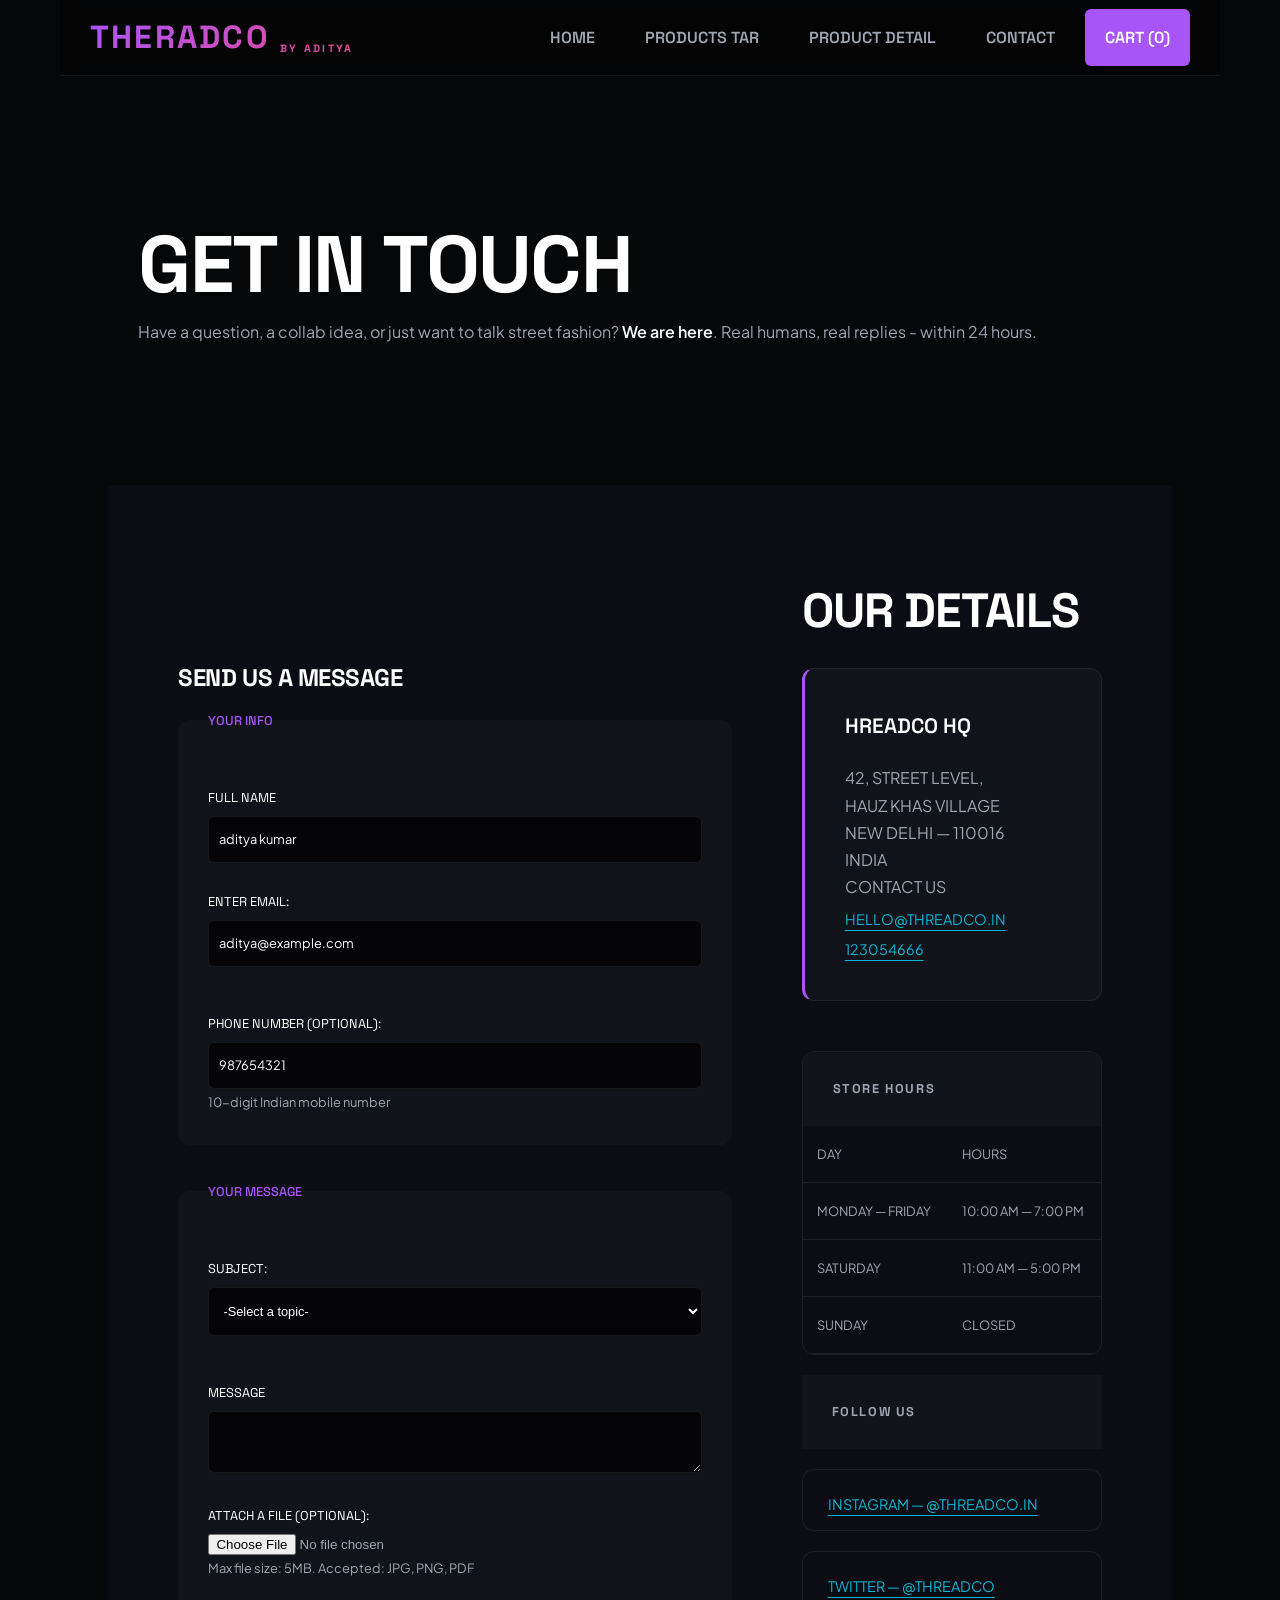
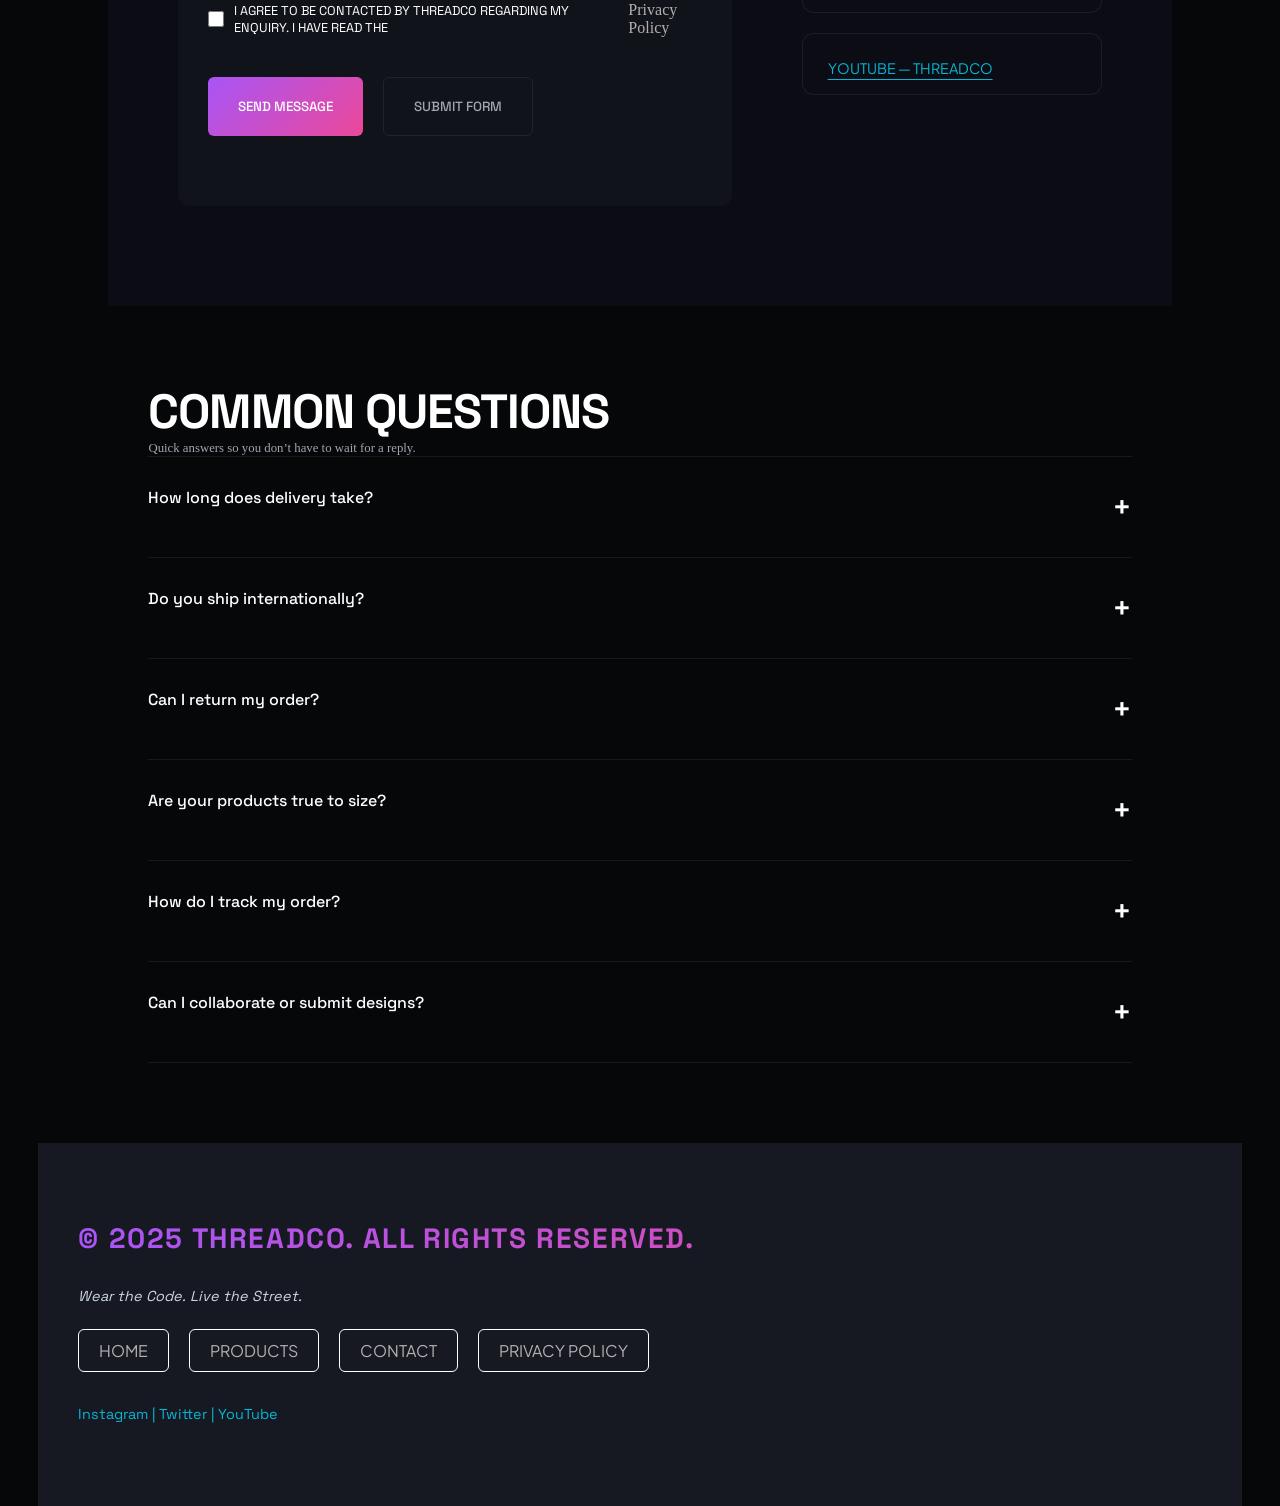
==== contact.html @ 574c4885 "theradco Html project" ====
<!DOCTYPE html>
<html lang="en">

<head>
    <meta charset="UTF-8">
    <meta name="viewport" content="width=device-width, initial-scale=1.0">
    <title>ContactTheardCO</title>
    <style>

    </style>
    <link rel="stylesheet" href="INDEX.CSS">
</head>

<body>
    <header>
        <!--  this is header part -->
        <h1>TheradCo <small> <sub>by aditya</sub></small></h1>
        <!-- <p><em>Wear the Code. Live the Street.</em></p> -->
        <nav>
            <ul>
                <li><a href="index.html">Home</a></li>
                <li><a href="product.html " target="_blank">Products tar</a></li>
                <li><a href="productdetail.html">Product Detail</a></li>
                <li><a href="contact.html">Contact</a></li>
                <li><a href="">Cart (0)</a></li>
            </ul>
        </nav>
    </header>
    <main>
        <section class="get-in-touch">
            <h2>Get In Touch</h2>
            <p>Have a question, a collab idea, or just want to talk street fashion? <strong>We are here</strong>. Real
                humans, real replies - within 24 hours.</p>
        </section>


        <div class="details">
            <section class="send-us-message">
                <h2>Send Us a Message</h2>
                <fieldset>
                    <label for="">full Name</label>
                    <input type="text" placeholder="aditya kumar">



                    <label for="">Enter Email:</label> </label>
                    <input type="email" placeholder="aditya@example.com">

                    <br><br>
                    <label for="">Phone Number (optional):</label>
                    
                    <input type="tel" placeholder="987654321">
                    <br>

                    <small>10-digit Indian mobile number</small>
                    <legend>Your Info</legend>
                </fieldset>
                <br>
                <fieldset>
                    <legend>Your Message</legend>

                    <label for=""> Subject:</label>
                    <select name="" id="">
                        <option value="">-Select a topic-</option>
                        <option value="">Order issue</option>
                        <option value="">Return/Refund</option>
                        <option value="">Wholesale Enquire</option>
                        <option value="">Genral Query</option>
                    </select><br><br>
                    <label for="message">Message</label>
                    <textarea name="message" id="message" placeholder="Tell us ehat is in your mind"  > </textarea>

                    <label for="file">Attach a File (optional):</label>
                    <input type="file" id="file">

                    <small>Max file size: 5MB. Accepted: JPG, PNG, PDF</small>

                    <div class="consent">
                    <input type="checkbox">
                    <label for="">I agree to be contacted by ThreadCo regarding my enquiry. I have read the </label>
                    <a href="Privacy Policy."> Privacy Policy</a>
              </div>
                
              <div class="contact-buttons">
                 <button>Send Message</button>
                <button>Submit form</button>
              </div>
               

            </section>
  </fieldset>
            <section class="our-details">
                <h2>Our Details</h2>
                <address>
                    <p> <Strong>hreadCo HQ</Strong><br>

                        42, Street Level,<br>
                        Hauz Khas Village <br>
                        New Delhi — 110016 <br>
                        India</p>

                    <p>Contact us</p>
                    <a href="">hello@threadco.in</a>
                    <br>
                    <a href="">123054666</a>
                </address>

                <div>
                 <h3>Store Hours</h3>
                 
                <table id="day">
                    <tr>
                        <td>Day </td>
                        <td>Hours</td>
                    </tr>
                    <tr>
                        <td>Monday — Friday</td>
                        <td>10:00 AM — 7:00 PM</td>
                    </tr>
                    <tr>
                        <td>Saturday</td>
                        <td> 11:00 AM — 5:00 PM</td>
                    </tr>
                    <tr>
                        <td>Sunday</td>
                        <td>Closed</td>
                    </tr>
                </table>   
                </div>
                
                <div>      
                <h3>Follow Us</h3>
                <ul>
                    <li><a href=""> Instagram — @threadco.in</a></li>
                    <li><a href="">Twitter — @threadco</a></li>
                    <li><a href="">YouTube — ThreadCo</a></li>
               
                </ul>

                   </div>
              </div>     
            </section>
        
        <!-- </section> -->


        <section class="common-qusitions">
            <h2>Common Questions</h2>
            <small>Quick answers so you don’t have to wait for a reply.</small>
            <details>
                <summary>How long does delivery take?</summary>
                <p>We ship within 48 hours of order confirmation. Standard delivery takes 3—5 business days across
                    India. Express delivery (1—2 days) is available at checkout for select pin codes.</p>
            </details>

            <details>
                <summary>Do you ship internationally?</summary>
                <p>Not yet — but we’re working on it. International shipping is planned for early 2026. Sign up for our
                    newsletter to get notified first.</p>
            </details>

            <details>
                <summary>Can I return my order?</summary>
                <p>Yes! We offer free returns within 7 days of delivery. The item must be unworn, unwashed, and in its
                    original packaging with all tags attached. Initiate your return from the Orders section of your
                    account.</p>
            </details>

            <details>
                <summary>Are your products true to size?</summary>
                <p>ThreadCo tees and hoodies are oversized by design. If you prefer a more fitted look, we recommend
                    sizing down. Check the Size Guide on any product page for exact measurements.</p>
            </details>

            <details>
                <summary>How do I track my order?</summary>
                <p>
                    Once your order ships, you will receive a tracking link via SMS and email. You can also track your
                    order by entering your order ID on our . <a href="">Order Tracking page.</a>
                </p>
            </details>
            
            <details>
                <summary>Can I collaborate or submit designs?</summary>
                <p>Absolutely. ThreadCo works with independent Indian artists on every drop. If you have a design
                    concept or want to collab, reach out via the form above and select “Collaboration / Partnership” as
                    the subject. We read every single message.</p>
            </details>

        </section>


    </main>
    <footer>
        <h3>© 2025 ThreadCo. All rights reserved.</h3>
        <p><em>Wear the Code. Live the Street.</em></p>
        <nav>
            <ul>
                <li><a href="index.html">Home</a></li>
                <li><a href="product.html">Products</a></li>
                <li><a href="contact.html"> Contact</a></li>
                <li><a href="">Privacy Policy</a></li>
            </ul>
        </nav>
        <p>
        <a href="">Instagram |</a>
        <a href=""> Twitter |</a>
        <a href=""> YouTube</a></p>
    </footer>

</body>

</html>
---- INDEX.CSS ----
@import url('https://fonts.googleapis.com/css2?family=Plus+Jakarta+Sans:wght@300;400;500;600;700;800&family=Space+Grotesk:wght@400;500;600;700;800&display=swap');

* {
    padding: 0;
    margin: 0;
    box-sizing: border-box;
}

/* *::selection {
    background-color: var(--color-secondary);
    color: var(--color-secondary);
} */

:root {
    /* Brand Theme Colors */
    --color-primary: #a855f7;
    --color-primary-glow: rgba(168, 85, 247, 0.25);
    --color-secondary: #ec4899;
    --color-secondary-glow: rgba(236, 72, 153, 0.25);
    --color-accent: #06b6d4;


    /* Base & Layout Backgrounds */
    --color-bg-base: #060709;
    --color-bg-section: #0c0d14;
    --color-bg-footer: #161922;
    --color-surface: #11131a;
    --color-surface-muted: #1e212f;


    /* Borders */
    --color-border: rgba(255, 255, 255, 0.07);


    /* Typography Text Colors */
    --white: #ffffff;
    --color-text-body: #cbd5e1;
    --color-text-muted: #9fa6b2;
    --font-display: 'Space Grotesk', sans-serif;
    --font-body: 'Plus Jakarta Sans', sans-serif;
    --radius-sm: 6px;
    --radius-md: 12px;
    --radius-lg: 20px;
    --shadow-sm: 0 4px 12px rgba(0, 0, 0, 0.5);
    --shadow-md: 0 12px 36px rgba(0, 0, 0, 0.7);
    --shadow-lg: 0 24px 64px rgba(0, 0, 0, 0.9);
    --gradient-accent: linear-gradient(135deg, var(--color-primary) 0%, var(--color-secondary) 100%);
    --gradient-secondary: linear-gradient(135deg, var(--color-accent) 0%, #3b82f6 100%);
}

html {
    font-size: 16px;
}

h1,
h2,
h3,
h4,
h5,
h6 {
    font-family: var(--font-display);
    font-weight: 700;
    line-height: 1.1;
    letter-spacing: -0.02em;
    color: var(--white);
}


h1 {
    font-size: clamp(2.4rem, 6vw, 5rem);
}

h2 {
    font-size: clamp(1.8rem, 4vw, 3rem);
}

h3 {
    font-size: clamp(1.2rem, 2.5vw, 1.75rem);
}

h4 {
    font-size: 1.125rem;
    font-weight: 600;
}

p {
    font-size: 1rem;
    line-height: 1.7;
    color: var(--color-text-muted);
}


small {
    font-size: 0.8rem;
    color: var(--color-text-muted);
}

strong {
    color: var(--white);
    font-weight: 600;
}

em {
    color: var(--color-text-body);
}

ul {
    list-style: none;
}

a {
    color: rgb(180, 175, 175);
    text-decoration: none;

}


body {
    background-color: var(--color-bg-base);
    padding-left: clamp(20px,3vw,40px);
    padding-right: clamp(20px,3vw,40px);
    opacity: 1;
    
}


header {
    position: fixed;
    background-color: rgba(4, 4, 4, 0.604);
    backdrop-filter: blur(10px);
    -webkit-backdrop-filter: blur(10px);
    display: flex;
    left: 60px;
    right: 60px;
    border-bottom: 1px solid var(--color-border);
    justify-content: space-between;
    align-items: center;
    padding: 20px 30px;
    text-transform: uppercase;
    z-index: 10;
    /* flex-wrap: wrap; */


}

header nav ul {
    display: flex;
    gap: 10px;
    flex-wrap: wrap;

}

header h1 {
    font-size: 2rem;
    letter-spacing: 0.07em;
    background: var(--gradient-accent);
    background-clip: text;
    -webkit-background-clip: text;
    color: transparent;
    -webkit-text-fill-color: transparent;
    /* text-align: center; */

}

header nav a {
    /* display: inline; */
    font-family: var(--font-display);
    color: var(--color-text-muted);
    /* text-transform: uppercase; */
    padding: 18px 20px;
    border-radius: var(--radius-sm);
    font-weight: 600;
    text-wrap: nowrap;
}

header nav a:hover {
    background-color: rgba(32, 31, 31, 0.605);
    color: var(--white)
}


header nav li:last-child a {
    background-color: var(--color-primary);
    color: var(--white);
}


header nav li:last-child a:hover {
    background-color: var(--color-secondary);
}

main {
    padding: 80px 70px 0;
}

#hero {
    height: 90vh;
    display: flex;
    justify-content: space-between;
    align-items: center;
    padding: 40px;
}

.left-hero {
    display: flex;
    flex-direction: column;
    gap: 10px;
    max-width: 580px;
}

.left-hero h2 {
    font-size: 5rem;
    text-transform: uppercase;
}

#gradient-text {
    display: block;
    background: var(--gradient-accent);
    background-clip: text;
    -webkit-background-clip: text;
    color: transparent;
    -webkit-text-fill-color: transparent;
}

#hero p {
    font-size: 1.4rem;
    font-family: var(--font-body);
}

#cta {
    display: flex;
    gap: 20px;
    margin-top: 20px;
}

#cta a {
    padding: 15px 30px;
    border-radius: var(--radius-sm);
    text-transform: uppercase;
    font-family: var(--font-display);
    font-weight: 700px;
    color: var(--white);
    /* border: transparent; */
}

.btn1 {
    background: var(--gradient-accent);
    display: flex;
    justify-content: center;
    align-items: center;
}

.btn1:hover {
    box-shadow: 0 10px 30px var(--color-secondary-glow);
    background: rgb(228, 27, 215);
}

.btn2 {
    border: 1px solid rgba(66, 64, 64, 0.926);
}

.btn2:hover {
    background-color: rgba(rgb(220, 218, 218));
    border-color: var(--white);
}

.right-hero {
    display: flex;
    justify-content: center;
    align-items: center;
    height: 100%;
    position: relative;

    /* margin-right: 200px; */
}

.right-hero img {
    display: flex;
    height: 100%;
    width: 400px;
    object-fit: cover;
    border-radius: var(--radius-lg);
    margin-right: 100px;
    box-shadow: var(--shadow-md);
    animation: figure-animate 1s infinite alternate;

}

@keyframes figure-animate {
    0% {
        transform: translateY(-20px);
    }


    100% {
        transform: translateY(0);
    }
}

.right-hero img:hover {
    border: 1px solid var(--color-primary);
    box-shadow: var(--shadow-lg);
}


.glow {
    width: 350px;
    height: 350px;
    border-radius: 50%;
    position: absolute;
    z-index: -1;
    filter: blur(50px);
    /* opacity: .5; */
    animation: orb-animate 3s alternate 1s infinite;
}


@keyframes orb-animate {
    0% {
        opacity: 0.3;
    }

    100% {
        opacity: 0.9;

    }
}

.orb1 {
    top: -8%;
    left: -25%;
    background-color: var(--color-secondary);
}

.orb2 {
    bottom: -4%;
    right: 1%;
    background-color: var(--color-accent);
}

#weak-drop {
    background-color: #0c0d14;
    padding: 80px 60px;
}

#weak-drop h2 {
    text-transform: uppercase;
}

#weak-drop>p {
    margin: 15px 0;
    font-family: var(--font-body);
}

.cards {
    display: flex;
    flex-wrap: wrap;
    gap: 30px;
    margin-top: 40px;
}

.cards article {
    flex: 1 1 20px;
    display: flex;
    flex-direction: column;
    padding: 10px;
    border-radius: var(--radius-lg);
    overflow: hidden;
    border: 1px solid var(--color-border);
}

figcaption {
    display: none;
}

figure {
    position: relative;
    overflow: hidden;
    aspect-ratio: 3/4;
    padding: 5px;
    border-radius: var(--radius-lg);
    overflow: hidden;

}

figure img {
    width: 100%;
    height: 100%;
    object-fit: cover;
    border-radius: var(--radius-lg);
    transition: all 0.2s linear 0s;

}


.cards article h3 {
    padding: 10px 20px 0;
    font-size: 1rem;
}

.cards article p:first-of-type {
    padding: 0 20px;
    font-family: var(--font-body);
    font-size: 0.85rem;
}

.cards article p span {
    color: var(--color-primary);
    font-weight: 700px;
}

article {
    position: relative;
    transition: all 0.3s linear 0s;
}

article p:nth-of-type(3) {
    padding: 20px 20px;
    font-family: var(--font-body);
}

article p:nth-of-type(3) strong {
    font-family: var(--font-display);
}

article p:ntht-of-type(3) s {
    margin-left: 10px;
}

article p:nth-of-type(5) mark {
    background: var(--gradient-accent);
    padding: 7px 16px;
    border-radius: var(--radius-lg);
    color: var(--white);
    font-family: var(--font-display);
    font-weight: 600px;
    position: absolute;
    top: 4%;
    right: 8%;
    font-size: 0.8rem;
}

article a {
    color: var(--color-accent);
    text-decoration: underline;
    text-transform: uppercase;
    letter-spacing: 0.1em;
    font-family: var(--font-display);
    text-underline-offset: 4px;
    padding: 10px 20px;

}

article a:hover {
    color: var(--color-secondary);
}

article>button {
    margin: 10px 20px;
    padding: 10px 20px;
    border-radius: var(--radius-sm);
    border: none;
    text-transform: uppercase;
    font-family: var(--font-display);
    font-weight: 500px;
}

article>button:hover {
    color: var(--white);
    background-color: var(--color-primary);
    cursor: pointer;

}

article:hover {
    border: 1px solid var(--color-primary);
    box-shadow: 0 10px 10px var(--color-primary-glow);
    transform: translateY(-15px);
}

article:hover>figure img {
    transform: scale(1.1);
}

.best-sellers {
    padding: 80px 0;

}

.best-sellers h2 {
    text-transform: uppercase;
    text-align: center;
    margin-bottom: 15px;
    ;

}

.best-sellers table {
    width: 100%;
    /* border: 1px solid white; */
    border-radius: var(--radius-md);
    overflow: hidden;
    border-collapse: collapse;

}

.best-sellers table [colspan='5'] {
    padding: 14px 20px;
    background: var(--gradient-accent);
    font-family: var(--font-body);
    letter-spacing: 0.1em;
    text-transform: uppercase;
    font: size 1.1rem;
    ;
    text-align: center;
    letter-spacing: spacing 0.1em;
    font-size: 0.9em;
    color: white;

}

.best-sellers table th {
    text-align: left;
    padding: 14px 20px;
    background-color: rgba(255, 255, 255, 0.07);
    font-family: var(--font-display);
    text-transform: uppercase;
    color: var(--color-text-muted);
}

td {
    padding: 20px 14px;
    font-family: var(--font-body);
    color: var(--color-text-muted);
    /* background-color: rgba(30,30,30,0.605); */
    border-bottom: 1px solid var(--color-border);
}

tr:hover td {
    background-color: rgba(255, 255, 255, 0.226);
}

tr:hover td:first-child {
    color: var(--color-primary);
}

td:hover {
    color: var(--color-accent);
}

#why-threadco {
    padding: 80px 50px;
}

#why-threadco h2 {
    text-transform: uppercase;
    margin-bottom: 6px;
}

#why-threadco {
    font-family: var(--font-body);
    margin-bottom: 5px;
}

#why-threadco ul {
    display: flex;
    color: white;
    flex-wrap: wrap;
    gap: 20px;
    margin: 30px 0;
}

#why-threadco ul li {
    flex: 1 1 240px;
    background-color: var(--color-surface-muted);
    padding: 24px;
    border-radius: var(--radius-md);
    border: 1px solid var(--color-border);
    border-left: 4px solid var(--color-accent);
    font-family: var(--font-body);
    color: var(--color-text-muted);
    font-size: 0.9rem;

}

#why-threadco ul li:hover {
    border-left: 4px solid var(--color-primary);
}

#why-threadco ul li strong {
    display: block;
    font-family: var(--font-display);
    margin-bottom: 10px;
    font-size: 1.2rem;
}

#why-threadco dl {
    margin: 10px;
    border-top: 1px solid var(--color-border);
    color: white;
    display: flex;
    flex: wrap;
    padding: 30px 0;
    gap: 20px;
}

#why-threadco dl section {
    flex: 1 1 270px;
    border: 1px solid var(--color-accent);
    padding: 24px 10px;
    border-radius: var(--radius-md);
}

#why-threadco dl section:hover {
    border-color: var(--color-primary);
}

#why-threadco dl dt {
    color: var(--color-accent);
    font-family: var(--font-display);
    margin-bottom: 10px;
    text-transform: uppercase;
}

#why-threadco dl dd {
    font-family: var(--font-body);
    color: var(--color-text-muted);
    font-size: 0.9rem;
}

#get-early {
    background-color: var(--color-surface);
    text-align: center;
    padding: 120px 0;
    text-transform: uppercase;
    /* padding: 20pX 0 ; */
}

#get-early p {
    font-family: var(--font-body);
    padding: 15px 0;
    font-size: 1.1rem;
    max-width: 500px;
    margin: auto;
}

#get-early label {
    display: none;
}

#get-early form {
    display: flex;
    margin: auto;
    padding: 20px 0;
    border-radius: var(--radius-sm);
    max-width: 520px;
    /* justify-content: center; */
    border: 1px solid var(--color-border);
    overflow: hidden;

}

#get-early input[type="email"] {
    flex: 1;
    padding: 14px 30px;
    border-radius: var(--radius-sm);
    background: transparent;
    outline: none;
    border: none;
    color: white;
    /* background: var(--gradient-accent); */
    font-family: var(--font-body);
    background-color: rgba(32, 31, 31, 0.605);

}

#get-early input[type="email"]::placeholder {
    font-size: 1.2rem;
}

#get-early form button {
    font-family: var(--font-display);
    letter-spacing: .2rem;
    background: var(--gradient-accent);
    text-transform: uppercase;
    padding: 14px 30px;
    border: none;
    color: white;
    font-weight: 700px;
}

#get-early small {
    font-family: var(--font-body);
    padding: px 0;
    text-transform: none;
}

footer {
    background-color: var(--color-bg-footer);
    padding: 80px 40px;
}

footer h3 {
    background: var(--gradient-accent);
    background-clip: text;
    -webkit-background-clip: text;
    color: transparent;
    -webkit-text-fill-color: transparent;
    text-transform: uppercase;
    letter-spacing: 0.1rem;
    margin-bottom: 20px;
}

footer p {
    font-size: 1.2rem;
    font-family: var(--font-display);
}

footer nav ul {
    display: flex;
    gap: 20px;
    margin: 20px 0;
    /* padding: 20px ; */


}


footer nav ul li {
    border: 1px solid white;
    padding: 10px 20px;
    border-radius: var(--radius-sm);
    font-family: var(--font-body);
    text-transform: uppercase;
}

footer nav ul li:hover {
    /* background: var(--color-primary); */
    border-color: var(--color-primary);
}

footer p {
    margin-top: 30px;
    font-size: .9rem;
}


footer p a {
    color: var(--color-accent);
}

footer p a:hover {
    color: var(--color-primary);
}


/* product.html  */
#catalogue {
    padding: 80px 50px;
}

#catalogue h2 {
    text-transform: uppercase;
    font-size: 4rem;
    padding-bottom: 20px;
}

#catalogue p {
    font-family: var(--font-body);
    font-size: 1.1rem;

}

#product-layout {
    display: grid;
    grid-template-columns: 250px 1fr;
    background-color: var(--color-surface-muted);
    padding: 60px;
    gap: 40px;
    align-items: start;
    border-radius: var(--radius-lg);

}

.grid {
    display: grid;
    grid-template-columns: repeat(auto-fit, minmax(250px, 1fr));
    gap: 20px;
}

#sidebar {
    background-color: #1d1d28;
    border-radius: var(--radius-md);
    position: sticky;
    top: 100px;
    height: auto;
    padding: 0 30px;
    /* align-items: start; */

}

#sidebar h2 {
    text-transform: uppercase;
    color: var(--color-primary);
    letter-spacing: .2rem;
    font-size: 0.8rem;
    text-decoration: underline;
    /* text-underline-offset: 1px ; */
    padding: 10px;
}

#sidebar hr {
    opacity: 0.3;
    height: 0.5px;
}

#sidebar h3 {
    padding: 18px 3px;
    padding-bottom: 10px;
    text-transform: uppercase;
    font-size: 1.2rem;
    letter-spacing: .1rem;
}

#sidebar ul {
    display: flex;
    flex-direction: column;
    gap: 10px;
    color: var(--color-text-muted);
    font-family: var(--font-body);
}

#sidebar input[type="checkbox"] {
    /* background: transparent; */
    accent-color: var(--color-primary);
    width: 20px;
    height: 20px;
    cursor: pointer;
}

#sidebar ul li {
    display: flex;
    /* flex-direction: column; */
    gap: 10px;
}

#sidebar label {
    cursor: pointer;
    color: var(--color-text-muted);
    font-family: var(--font-body);

}

#sidebar input[type="number"] {

    width: 100%;
    margin: 10px 0;
    padding: 7px;
    background-color: rgba(0, 0, 0, 0.7);
    border: 1px solid var(--color-border);
    border-radius: var(--radius-sm);
    color: white;

}

#sidebar input[type="number"]:focus {
    border-color: var(--color-primary);
}

#sidebar select {
    width: 100%;
    margin: 10px 0;
    padding: 7px;
    background-color: rgba(0, 0, 0, 0.7);
    border: 1px solid var(--color-border);
    border-radius: var(--radius-sm);
    color: white;
}

#sidebar button {
    width: 100%;
    margin: 10px 0;
    padding: 7px 10px;
    /* background-color: rgba(0, 0, 0, 0.7); */
    border: 1px solid var(--color-border);
    border-radius: var(--radius-sm);
    /* color: white; */
    font-size: 1rem;
    font-weight: 600px;
    font-family: var(--font-display);
}

#sidebar button:hover {
    box-shadow: 0 1px 10px 10px var(--color-secondary);
    /* background-color: var(--color-secondary-glow); */
    background: var(--color-secondary-glow);
}

#sidebar button:nth-of-type(2) {
    /* background-color: transparent;
    color: var(--color-text-muted); */
    background: var(--gradient-accent);
    background-clip: text;
    -webkit-background-clip: text;
    color: transparent;
    -webkit-text-fill-color: transparent;
}

#products h2 {
    text-transform: uppercase;
    color: var(--color-text-muted);
    font-size: 1.7rem;
    padding: 12px 0;
}

.grid article figure {
    aspect-ratio: 3/4;

}

.grid article {
    border-radius: var(--radius-lg);

}



/* product detail css starts here  */
nav[aria-label="breadcrumb"] {

    color: var(--color-text-muted);
    /* border: 1px solid red; */
    font-family: var(--font-body);

}

nav[aria-label="breadcrumb"] a {
    display: inline-block;
    padding: 0 3px;
    color: var(--color-primary);
}

nav[aria-label="breadcrumb"] a:hover {
    color: var(--color-secondary);
}

#product-detail {
    display: flex;
    padding: 40px 30px;
    flex-wrap: wrap;
    gap: 20px;
    /* justify-content: ; */

}

#product-detail figure {
    flex: 1;
}

#product-detail div {
    flex: 1;
}

.product-detail-left h2 {
    text-transform: uppercase;
    margin-bottom: 30px;
}

.product-detail-left p {
    font-family: var(--font-body);
    font-size: 1.05rem;
}

.product-detail-left mark {
    background: var(--gradient-accent);
    padding: 8px 16px;
    border-radius: var(--radius-lg);
    color: var(--white);
    font-family: var(--font-display);
    font-weight: 600px;
    /* position: absolute; */
    top: 4%;
    right: 8%;
    font-size: 0.8rem;
    margin-left: 5px;
}

.product-detail-left p:nth-of-type(2) strong {
    font-size: 3rem;
    font-family: var(--font-display);
}

.product-detail-left p:nth-of-type(2) {
    display: flex;
    align-items: center;
    gap: 15px;
}

.product-detail-left label {
    display: block;
    color: white;
    text-transform: uppercase;
    font-family: var(--font-display);
    letter-spacing: 0.1em;
    font-size: 0.9rem;
}

.product-detail-left input[type="number"],
.product-detail-left select {
    background-color: rgba(255, 255, 255, 0.07);
    border: 1px solid var(--color-border);
    outline: none;
    margin: 10px 0;
    padding: 10px 20px;
    /* margin:100% ; */
    width: 100%;
    max-width: 250px;
    color: white;
    border-radius: var(--radius-sm);
}

.product-detail-left select option{
background: var(--color-bg-footer);
}

.product-detail-left input[type="number"],
.product-detail-left select:focus {
    border-color: var(--color-primary);

}

.product-detail-left a {
    margin-left: 10px;
    font-family: var(--font-body);
    text-decoration: underline;
    color: var(--color-accent);
    font-size: 0.9rem;
    text-underline-offset: 4px;
}

.product-detail-btns {
    display: flex;
    gap: 10px;
}

.product-detail-btns button {
    flex: 1;
    padding: 10px;
    font-size: 1.1rem;
    text-transform: uppercase;
    font-family: var(--font-display);
    border: none;
    border-radius: var(--radius-sm);
    font-weight: 600;
}

.product-detail-btns button:first-child {
    flex: 1.5;
    background: var(--gradient-accent);
}

.product-detail-btns button:nth-of-type(2) {
    background-color: transparent;
    border: 1px solid white;
    color: white;
}

.product-detail-btns button:nth-of-type(2):hover {
    background-color: white;
    color: black;
}

.product-detail-left ul {
    color: white;
    display: flex;
    flex-direction: column;
    gap: 10px;
    margin: 20px 0;
    padding: 30px 5px;
    border: 1px solid var(--color-border);
    border-left: 3px solid var(--color-accent);
    background-color: var(--color-surface);
    border-radius: var(--radius-md);
}

.product-detail-left ul li {
    font-family: var(--font-body);
    color: var(--color-text-muted);

}

#size-chart {
    padding: 70px;
    background-color: var(--color-bg-section);
    border-radius: var(--radius-lg);
    overflow: hidden;
}

#size-chart h2 {
    text-transform: uppercase;
    padding: 20px 10px;
    color: var(--color-accent);
    /* text-align: center; */
    margin: 10px;
}

#size-chart th[colspan="4"] {
        /* background-color:  #11141b; */

    /* background: var(--gradient-accent); */
    color: transparent;
    background-clip: text;
}

#size-chart table tr:first-child th{
    background:black;
    color: white;
    text-align: center;
}
#size-chart th {
    /* background: white; */
    background-color:  #11141b;
    /* color: var(--color-accent); */
    /* color: transparent; */
    /* background-clip: text; */
    text-align: center;
}

#size-chart p {
    font-family: var(--font-display);
    text-align: center;
}

#size-chart caption{
    color: var(--color-text-muted) ;
    margin-top: 30px;
    margin-bottom: 10px;
    font-family: var(--font-body);

}

#size-chart table td{
    background:  #11141b;
    /* text-align: center; */
} 

#product-details{
    color: white;
    padding: 40px;
    
    }

    
#product-details dl {
    display: flex;
    flex-direction: column;
    gap: 10px;
}

#product-details dl div{
    display: flex;
    /* flex-direction: column; */
    border-top: 1px solid var(--color-border);
    width: 100%;
    max-width: 800px;
    gap: 10px;
    padding: 8px 0;
    margin-top: 10px;
    align-items: center;
}

#product-details dl div dt {
   flex: 1;
   color: var(--color-text-muted);
   font-family: var(--font-display);
       /* align-items: center; */

}

#product-details dl div dd {
   flex: 1.5;
   font-family: var(--font-body);
}

.custmer-reviews{
    background-color: var(--color-bg-section);
    padding: 80px 40px ;
    border: 1px solid var(--color-border);
    border-radius: var(--radius-lg);
}
.custmer-reviews h2{
  text-transform: uppercase;
  padding: 20px 0;
}
  
    .custmer-reviews p{
        font-family: var(--font-body);
      color: white;  
      font-size: 1.1rem;
      padding: 15px 0;
    }

    .custmoer-reveiws-details{
     display: flex;   
     gap: 20px ;
     /* border: 1px solid var(--color-border); */
    }

     .custmoer-reveiws-details article{
     flex: 1;
     border: 1px solid var(--color-border);
     border-radius: var(--radius-md);
     padding: 30px;
     background-color: var(--color-surface);
     /* font-family: var(--font-body); */
     /* max-height: 300px; */
    }

      .custmoer-reveiws-details article p{
        font-family: var(--font-display);
      }

       .custmoer-reveiws-details article p:first-of-type{
        color: orange;
       }

       .also-like h3{
        padding: 15px;
  
       }

       .also-like-item{
        display: flex;
        gap: 20px;
        margin: 20px;
        flex-wrap: wrap;
       }

       .also-like-item article{
        flex: 1;
        border: 1px solid var(--color-border);
        border-radius: var(--radius-sm);
        padding: 10px;
        background-color: var(--color-bg-section);
        /* flex-wrap: wrap; */
       }

       .also-like-item figure{
        aspect-ratio: 1;
       }







       /* contact us css srats hear */





.get-in-touch{
/* margin-top: 50px; */
padding: 140px 30px;
}


.get-in-touch h2{
    font-size: 5rem;
    text-transform: uppercase;
}

.get-in-touch p{
padding-top: 10px ;
font-family: var(--font-body);
}

.details{
  background-color: var(--color-bg-section); 
  display: flex; 
  padding : 100px 70px ;
  gap: 70px;
  align-items: flex-start;
}

.send-us-message{
    flex: 1; 
    padding-top: 80px;
}

.our-details{
    flex: 0 0 300px;
   
}

.send-us-message h2 ,.our-details{
    font-size: 1.5rem;
    text-transform: uppercase;
}

.send-us-message fieldset{
    background-color: var(--color-surface);
    border-radius: var(--radius-md);
    border: 1ps solid var(--color-border);
    margin-top: 20px;
    padding: 30px;
}


.send-us-message legend{
   color: var(--color-primary);
   text-transform: uppercase;
   font-family: var(--font-display);
   font-weight: 500;
    font-size: 0.8rem;
}


.send-us-message label{
    display: block;
    color: var(--white);
   text-transform: uppercase;
   font-family: var(--font-display);
    font-size: 0.8rem;
   padding:30px 0 10px  ;
}

.send-us-message input[type="email"],
.send-us-message input[type="text"],
.send-us-message input[type="tel"],
.send-us-message select,
.send-us-message textarea{
    width: 100%;
    border-radius: var(--radius-sm);
    border:1px solid var(--color-border);
    background-color: rgba(0, 0, 0, 0.7);
    padding: 15px 10px ;
    font-size: 0.8rem;
    color: white;
    outline: var(--color-primary);

  /* outline: 3px solid #ff5733;  */


}


.send-us-message input[type="email"]:focus
.send-us-message input[type="text"]:focus
.send-us-message input[type="tel"]:focus
.send-us-message select:focus
.send-us-message textarea:focus{
   border-color: var(--color-primary);
}

.send-us-message small{
    display: block;
    font-family: var(--font-body);
    padding: 5px 0;
}

.consent{
    display: flex;
    align-items: center;
    gap: 10px;
    margin: 20px 0;
}

.consent input{
    width: 20px;
    height: 20px;
    accent-color: var(--color-primary);
}

.consent label{
    padding: 0;
}


 .send-us-message input::placeholder,
 .send-us-message textarea::placeholder,
 .send-us-message select::placeholder{
    font-family: var(--font-body);
    /* background-color: var(--color-bg-section); */
    /* height: 150px; */
    color: var(--white);
}

.contact-buttons{
    display: flex;
    /* flex-direction: column; */
    margin: 40px 0;
    
    outline: none;
   
    font-family: var(--font-display);
    text-transform: uppercase;
    gap: 20px;

}

.contact-buttons button {
    padding: 20px 30px;
     border: 1px solid var(--color-border);
     border-radius: var(--radius-sm);
     font-family: var(--font-display);
     text-transform: uppercase;
     outline: none;
     font-weight: 500;
}

.contact-buttons button:first-child{
    background: var(--gradient-accent) ;
    color:white;
    border: none;
    /* background-clip: text; */
}

.contact-buttons button:last-child{
 background: var(--color-surface-muted) ;
    color:var(--color-text-muted);
background: none;
}

.send-us-message input[type="file"]{
    color: var(--color-text-muted);
}

.our-details address{
    background-color: var(--color-surface);
    padding: 40px ;
    border: 1px solid var(--color-border);
    border-left: 3px solid var(--color-primary);
    color: var(--white);
    border-radius: var(--radius-md);
    margin: 30px 0;
    font-style: normal;
    font-family: var(--font-body);
    color: var(--color-text-muted);
}


.our-details{
    position: sticky;
    top: 150px;
}

.our-details address strong{
  /* text-transform: uppercase;   */
font-size: 1.3rem;
font-family: var(--font-display);
margin-bottom:20px ;
display: inline-block;
}

.our-details a{
color: var(--color-accent);
font-size: 0.9rem;
text-decoration: underline;
text-underline-offset: 5px;
margin-bottom: 10px;
}

.our-details a:hover{
color: var(--color-secondary);

}

.our-details div:first-of-type{
    margin-top: 20px;
    color: white;
    border: 1px solid var(--color-border);
    /* padding: 40px ; */
    border-radius: var(--radius-md);
    margin-top: 50px;
    overflow: hidden;
}

.our-details div:first-of-type h3 
{
    text-transform: uppercase;
    color: var(--color-text-muted);
    padding-bottom: 10px;
    letter-spacing: .1rem;
    font-size: 0.8rem;
    background: var(--color-surface);
    padding: 30px;
    /* margin-top: 20px; */
}
#day{
    border-collapse: collapse;
 font-size: 0.8rem;
 width: 100%;
   /* background-color: var(--color-surface); */
}


.our-details div:last-child h3{
    text-transform: uppercase;
    color: var(--color-text-muted);
    padding-bottom: 10px;
    letter-spacing: .1rem;
    font-size: 0.8rem;
    background: var(--color-surface);
    padding: 30px;
    margin-top: 20px;
    
}

.our-details div:last-child ul li {
    border: 1px solid var(--color-border);
    border-radius: var(--radius-md);
    padding:15px 25px  ;
    font-family: var(--font-body);
    margin-top: 20px;
    background-color: var(--color-bg-section);
    /* display: flex;
    flex-direction: column;
    gap: 10px; */
}

.our-details div:last-child ul li:hover{
    color: white;
    border-color: var(--color-primary);
}

.common-qusitions{
    padding: 80px 40px;
    color: white;
}


.common-qusitions h2{
text-transform: uppercase;
}
.common-qusitions p{
    font-family: var(--font-body);
}

.common-qusitions details{
    font-family: var(--font-body);
    border-top: 1px solid var(--color-border);
    padding: 30px 0;
    /* border-bottom: 1px solid var(--color-border); */
}

.common-qusitions details:last-child{
    font-family: var(--font-body);
    border-top: 1px solid var(--color-border);
    border-bottom: 1px solid var(--color-border);
}

.common-qusitions details[open]{
color: var(--color-secondary);
}

.common-qusitions details summary{
    list-style: none;
    display: flex;
    justify-content: space-between;
    font-family: var(--font-display);
    font-weight: 500;
}

.common-qusitions summary::after{
    content: "+";
    font-size: 2rem;
    transition: all 0.4s ;
}

.common-qusitions details[open] summary::after{
transform: rotate(45deg);
}

.common-qusitions p{
    padding-top: 30px;
    width: 100%;
    max-width: 500px;
}














       @media (max-width:1200px){
.header{
    left: 0px;
    right: 0px;
}



}


@media (max-width:992px){
.header{
    flex-direction: column;
    gap: 10px;
}

.header nav a{
    padding: 6px 10px;
    font-size: 0.9rem;
}


}



@media (max-width:768px){



}



@media (max-width:480px){
.header{
    padding: 10px 15px;
}
}
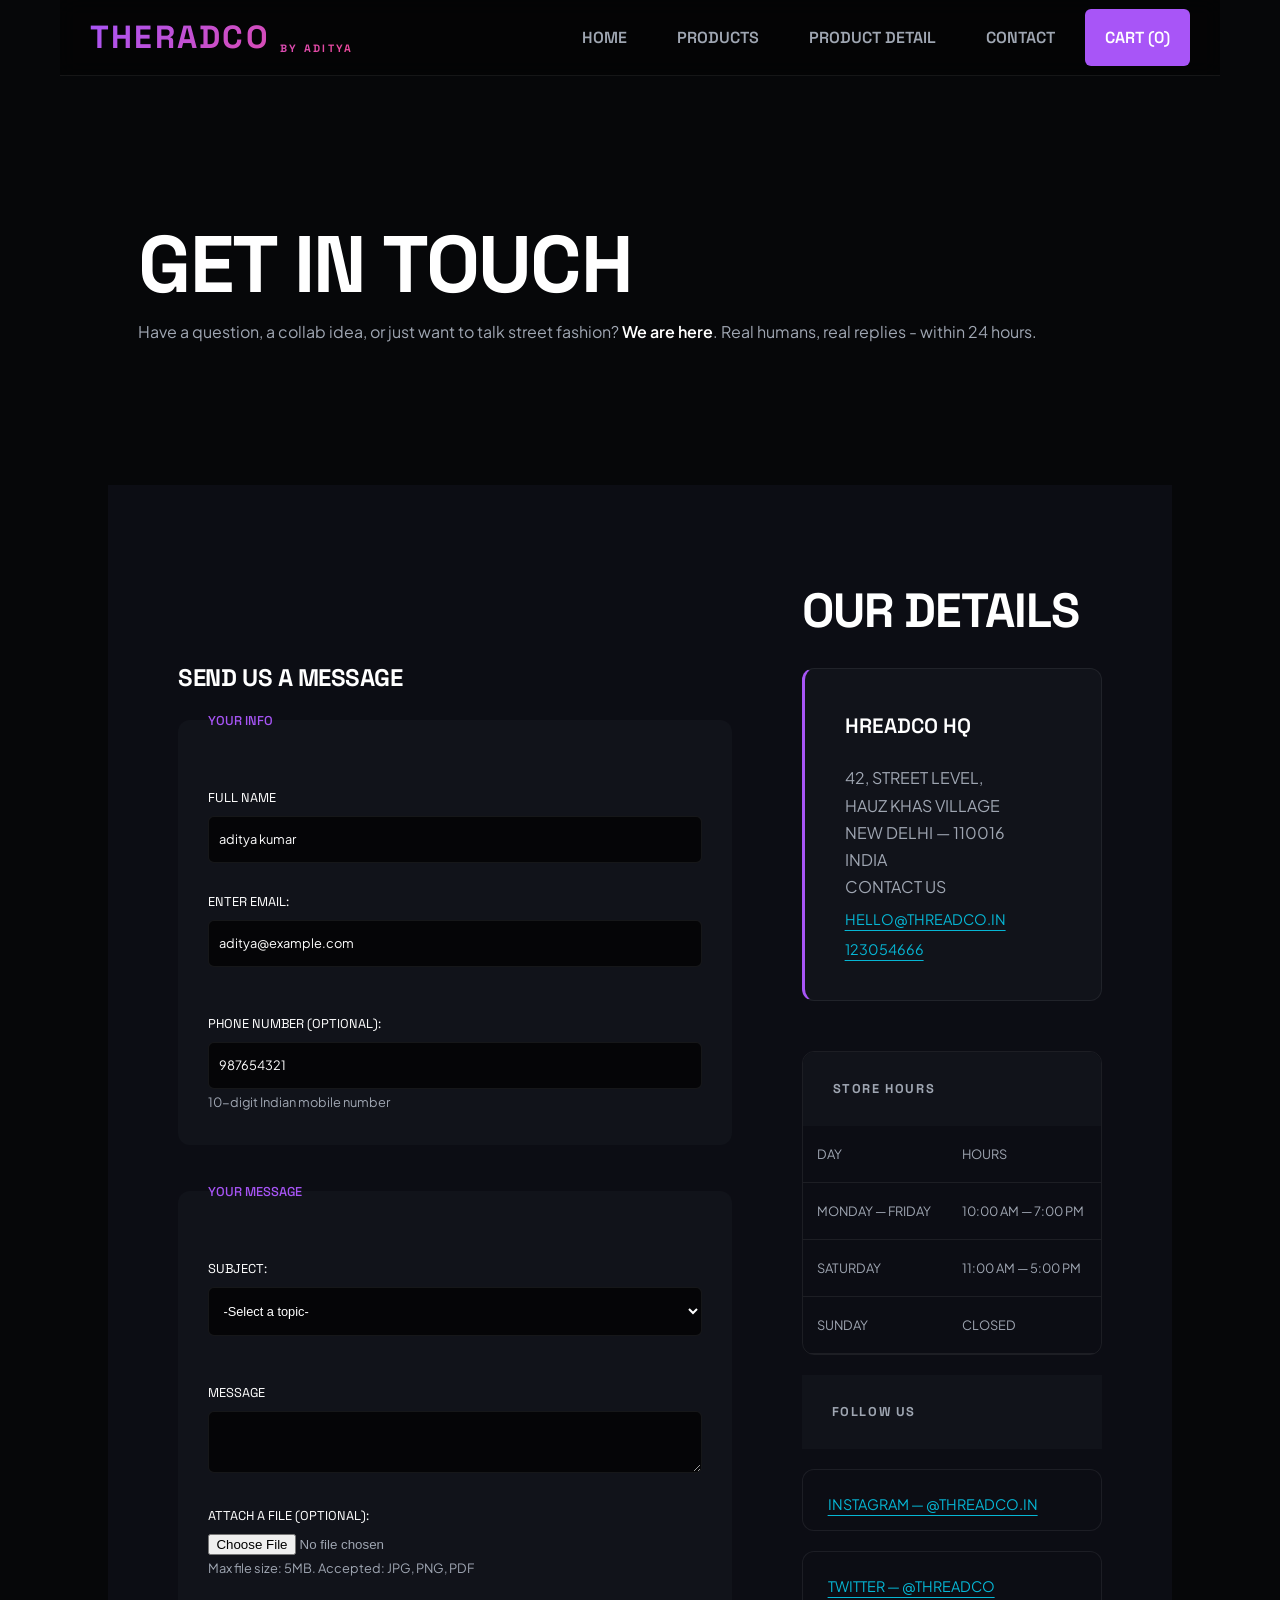
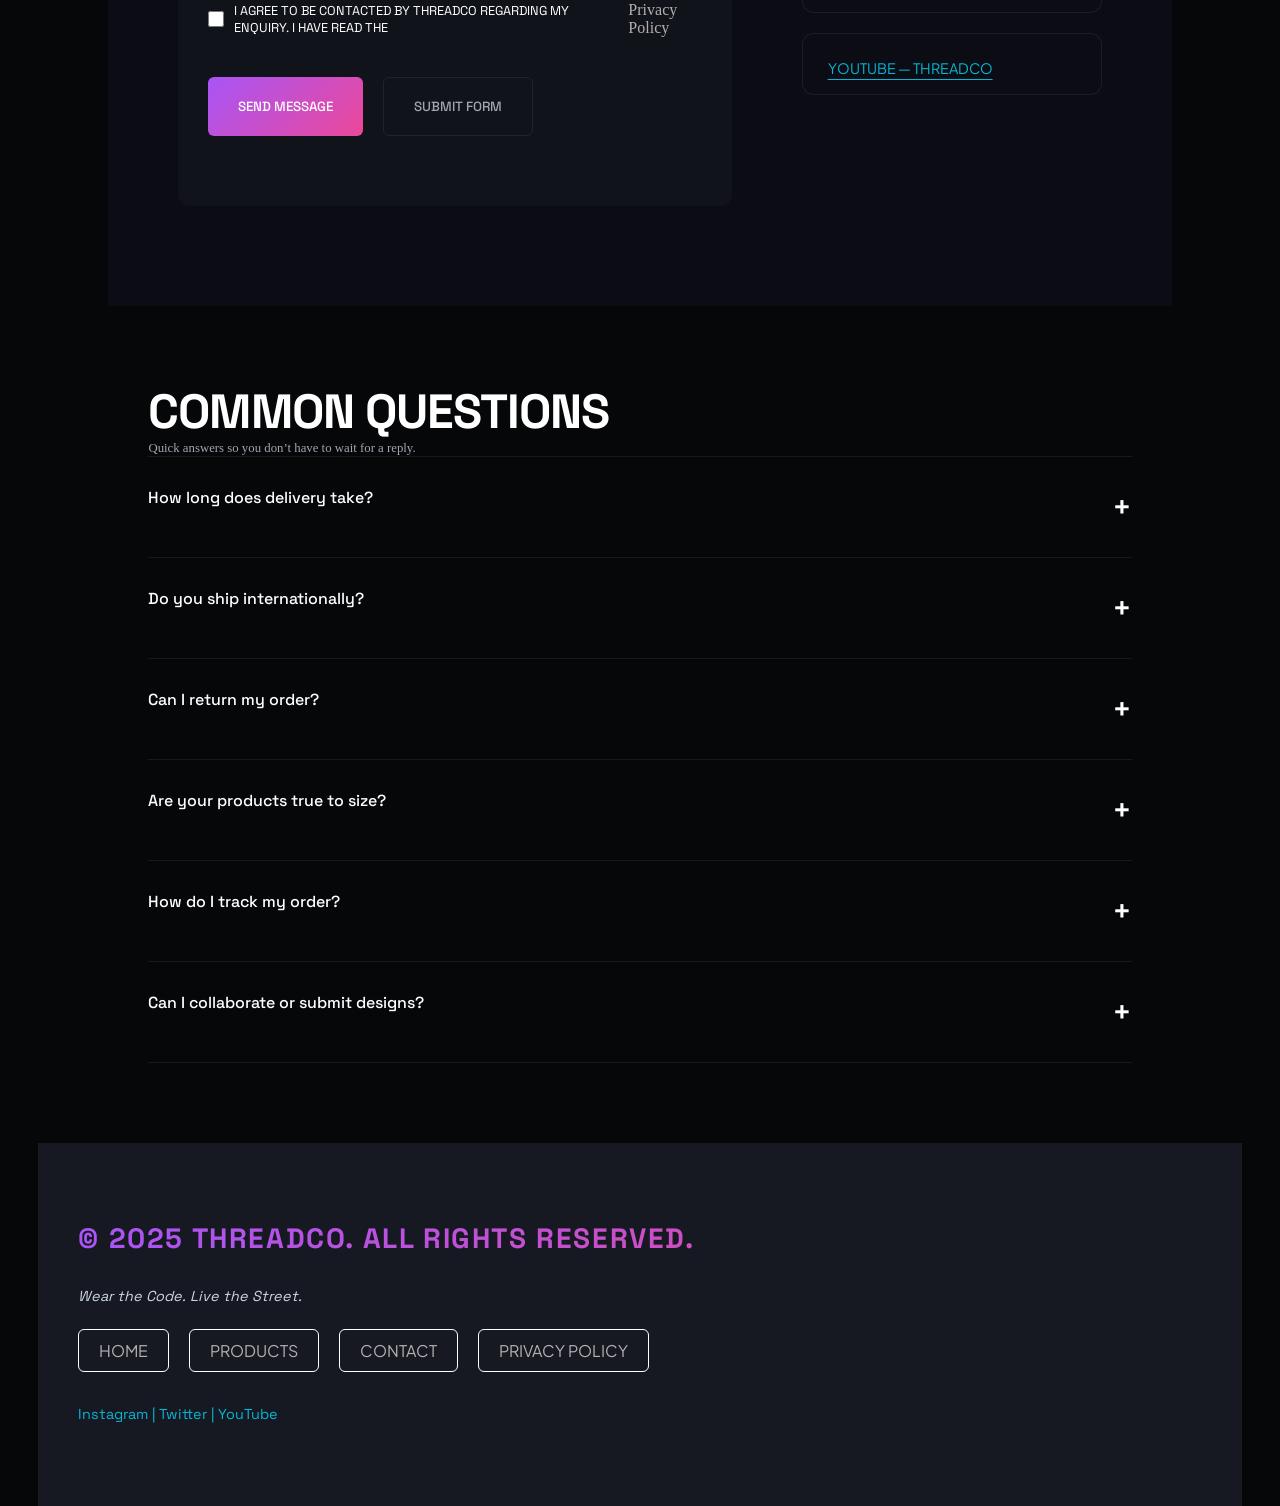
==== commit e09c3f30: "HTML 1 PROJECT" ====
--- a/contact.html
+++ b/contact.html
@@ -12,14 +12,14 @@
 </head>
 
 <body>
-    <header>
+    <header> 
         <!--  this is header part -->
         <h1>TheradCo <small> <sub>by aditya</sub></small></h1>
         <!-- <p><em>Wear the Code. Live the Street.</em></p> -->
         <nav>
             <ul>
                 <li><a href="index.html">Home</a></li>
-                <li><a href="product.html " target="_blank">Products tar</a></li>
+                <li><a href="product.html " target="_blank">Products </a></li>
                 <li><a href="productdetail.html">Product Detail</a></li>
                 <li><a href="contact.html">Contact</a></li>
                 <li><a href="">Cart (0)</a></li>
